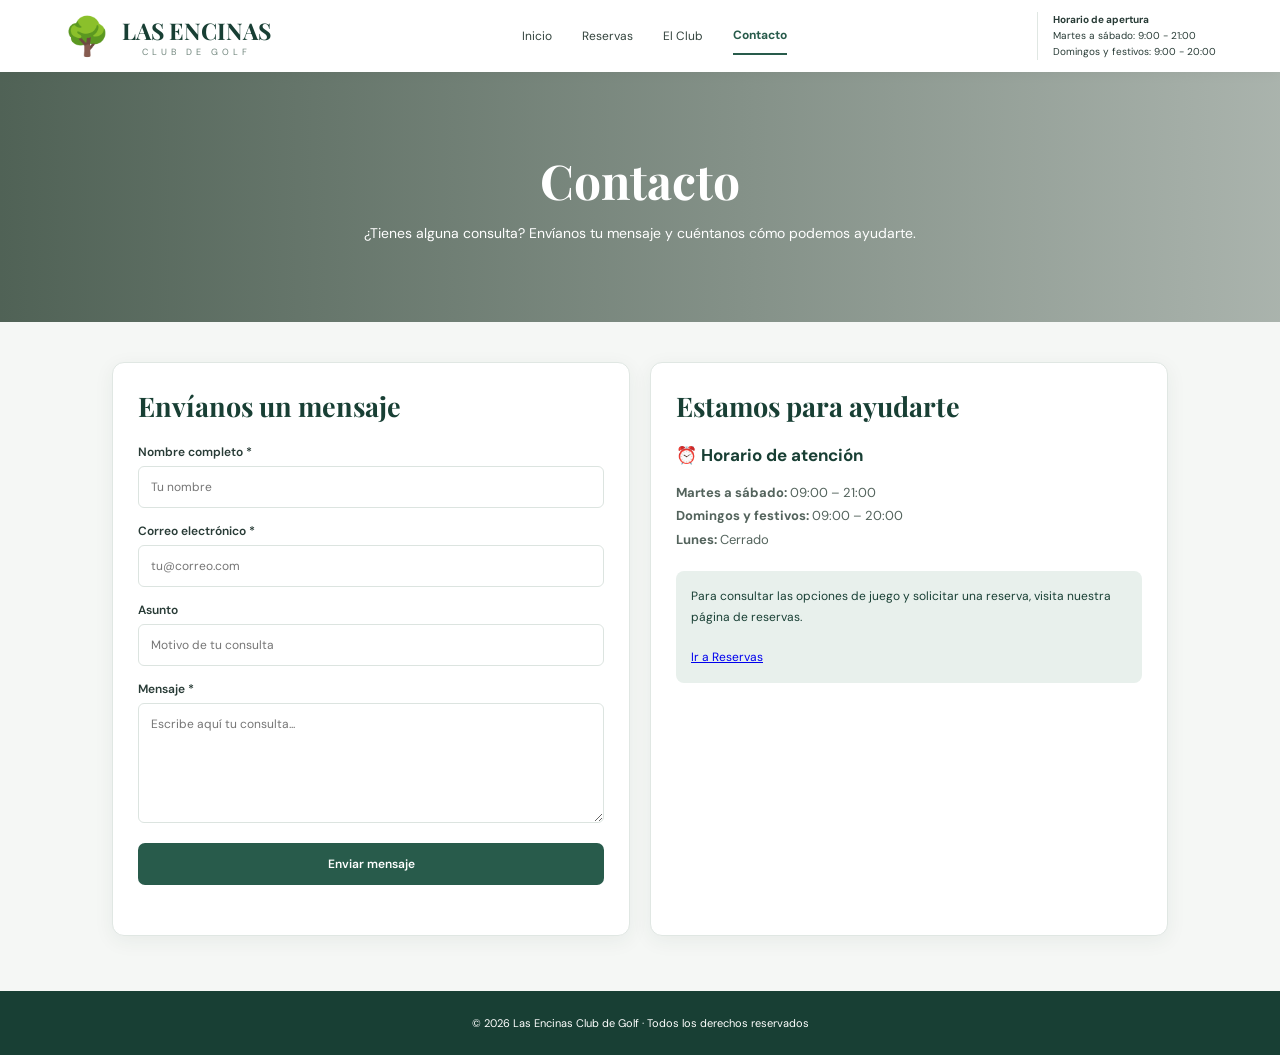
==== frontend/contacto.html @ 341a87be "feat: Add contacto.html with complete structure, styling, and interactive elements" ====
<!DOCTYPE html>
<html lang="es">

<head>
    <meta charset="UTF-8">
    <meta name="viewport" content="width=device-width, initial-scale=1.0">

    <title>Contacto | Las Encinas Club de Golf</title>

    <style>
        @import url('https://fonts.googleapis.com/css2?family=DM+Sans:wght@400;500;600;700&family=Playfair+Display:wght@600;700&display=swap');

        :root {
            --green: #285b4b;
            --dark-green: #183f34;
            --light-green: #e8f0ec;
            --text: #283b36;
            --border: #e0e7e3;
        }

        * {
            margin: 0;
            padding: 0;
            box-sizing: border-box;
        }

        body {
            font-family: 'DM Sans', sans-serif;
            color: var(--text);
            background: #f5f7f5;
        }

        /* CABECERA */

        header {
            min-height: 68px;
            background: white;
            display: flex;
            align-items: center;
            justify-content: space-between;
            padding: 12px 5%;
            gap: 18px;
            flex-wrap: wrap;
            box-shadow: 0 2px 12px #0000000c;
        }

        .logo {
            display: flex;
            align-items: center;
            gap: 12px;
            text-decoration: none;
        }

        .logo-icon {
            font-size: 37px;
        }

        .logo h1 {
            font-family: 'Playfair Display', serif;
            font-size: 23px;
            color: var(--dark-green);
        }

        .logo span {
            display: block;
            font-size: 9px;
            letter-spacing: 4px;
            text-align: center;
            color: #71867d;
        }

        nav {
            display: flex;
            align-items: center;
            gap: 30px;
        }

        nav a {
            text-decoration: none;
            color: #34443e;
            font-size: 12px;
            padding: 10px 0;
        }

        nav a:hover,
        nav a.active {
            color: var(--green);
            font-weight: 700;
        }

        nav a.active {
            border-bottom: 2px solid var(--green);
        }

        .hours {
            font-size: 10px;
            line-height: 1.6;
            border-left: 1px solid var(--border);
            padding-left: 15px;
        }

        /* PORTADA */

        .page-hero {
            min-height: 250px;
            display: flex;
            align-items: center;
            justify-content: center;
            text-align: center;
            padding: 35px 20px;
            color: white;

            background:
                linear-gradient(90deg, #142c1cbb, #142c1c55),
                url('https://images.unsplash.com/photo-1587174486073-ae5e5cff23aa?auto=format&fit=crop&w=1800&q=85')
                center/cover;
        }

        .page-hero h2 {
            font-family: 'Playfair Display', serif;
            font-size: clamp(30px, 5vw, 48px);
            margin-bottom: 10px;
        }

        .page-hero p {
            font-size: 14px;
            line-height: 1.7;
            max-width: 650px;
            margin: auto;
        }

        /* CONTENIDO */

        .page-main {
            max-width: 1100px;
            margin: 40px auto 55px;
            padding: 0 22px;
        }

        .page-grid {
            display: grid;
            grid-template-columns: repeat(2, minmax(0, 1fr));
            gap: 20px;
        }

        .info-card {
            background: white;
            border: 1px solid var(--border);
            border-radius: 12px;
            padding: 25px;
            box-shadow: 0 5px 20px #203b3010;
        }

        .section-title {
            font-family: 'Playfair Display', serif;
            color: var(--dark-green);
            font-size: 27px;
            margin-bottom: 20px;
        }

        .info-card h3 {
            color: var(--dark-green);
            font-size: 17px;
            margin-bottom: 15px;
        }

        .info-card p {
            font-size: 13px;
            line-height: 1.8;
            color: #53635c;
        }

        /* FORMULARIO */

        .contact-form {
            display: grid;
            gap: 15px;
        }

        .contact-form label {
            display: block;
            font-size: 12px;
            font-weight: 600;
            margin-bottom: 6px;
        }

        input,
        textarea {
            width: 100%;
            border: 1px solid #dce4e0;
            border-radius: 6px;
            padding: 12px;
            font-family: inherit;
            font-size: 12px;
            outline: none;
        }

        input:focus,
        textarea:focus {
            border-color: var(--green);
        }

        textarea {
            resize: vertical;
            min-height: 120px;
        }

        .primary-btn {
            width: 100%;
            background: var(--green);
            color: white;
            border: none;
            border-radius: 7px;
            padding: 13px;
            font-family: inherit;
            font-weight: 600;
            font-size: 12px;
            cursor: pointer;
        }

        .primary-btn:hover {
            background: var(--dark-green);
        }

        .status {
            margin-top: 10px;
            font-size: 12px;
            color: var(--green);
        }

        .notice {
            background: var(--light-green);
            color: var(--dark-green);
            padding: 15px;
            border-radius: 8px;
            font-size: 12px;
            line-height: 1.7;
            margin-top: 20px;
        }

        /* PIE DE PAGINA */

        footer {
            background: var(--dark-green);
            color: white;
            padding: 25px;
            text-align: center;
            font-size: 11px;
        }

        /* RESPONSIVE */

        @media (max-width: 800px) {

            header {
                justify-content: center;
            }

            nav {
                width: 100%;
                justify-content: center;
                gap: 20px;
                flex-wrap: wrap;
            }

            .hours {
                display: none;
            }

            .page-grid {
                grid-template-columns: 1fr;
            }
        }

        @media (max-width: 450px) {

            nav {
                gap: 12px;
            }

            nav a {
                font-size: 11px;
            }

            .page-main {
                padding: 0 14px;
            }

            .info-card {
                padding: 18px;
            }
        }

    </style>
</head>

<body>

    <!-- CABECERA -->

    <header>

        <a class="logo" href="index.html">
            <div class="logo-icon">🌳</div>

            <div>
                <h1>LAS ENCINAS</h1>
                <span>CLUB DE GOLF</span>
            </div>
        </a>

        <nav>
            <a href="index.html">Inicio</a>
            <a href="reservas.html">Reservas</a>
            <a href="el-club.html">El Club</a>
            <a href="contacto.html" class="active">Contacto</a>
        </nav>

        <div class="hours">
            <strong>Horario de apertura</strong><br>
            Martes a sábado: 9:00 - 21:00<br>
            Domingos y festivos: 9:00 - 20:00
        </div>

    </header>

    <!-- PORTADA -->

    <section class="page-hero">

        <div>
            <h2>Contacto</h2>

            <p>
                ¿Tienes alguna consulta? Envíanos tu mensaje
                y cuéntanos cómo podemos ayudarte.
            </p>
        </div>

    </section>

    <!-- CONTENIDO PRINCIPAL -->

    <main class="page-main">

        <div class="page-grid">

            <!-- FORMULARIO -->

            <section class="info-card">

                <h2 class="section-title">
                    Envíanos un mensaje
                </h2>

                <form class="contact-form" id="contactForm">

                    <div>
                        <label for="contactName">
                            Nombre completo *
                        </label>

                        <input
                            type="text"
                            id="contactName"
                            name="name"
                            placeholder="Tu nombre"
                            required
                        >
                    </div>

                    <div>
                        <label for="contactEmail">
                            Correo electrónico *
                        </label>

                        <input
                            type="email"
                            id="contactEmail"
                            name="email"
                            placeholder="tu@correo.com"
                            required
                        >
                    </div>

                    <div>
                        <label for="contactSubject">
                            Asunto
                        </label>

                        <input
                            type="text"
                            id="contactSubject"
                            name="subject"
                            placeholder="Motivo de tu consulta"
                        >
                    </div>

                    <div>
                        <label for="contactMessage">
                            Mensaje *
                        </label>

                        <textarea
                            id="contactMessage"
                            name="message"
                            placeholder="Escribe aquí tu consulta..."
                            required
                        ></textarea>
                    </div>

                    <button class="primary-btn" type="submit">
                        Enviar mensaje
                    </button>

                    <p id="contactStatus" class="status"></p>

                </form>

            </section>

            <!-- INFORMACION DEL CLUB -->

            <section class="info-card">

                <h2 class="section-title">
                    Estamos para ayudarte
                </h2>

                <h3>⏰ Horario de atención</h3>

                <p>
                    <strong>Martes a sábado:</strong>
                    09:00 – 21:00
                </p>

                <p>
                    <strong>Domingos y festivos:</strong>
                    09:00 – 20:00
                </p>

                <p>
                    <strong>Lunes:</strong>
                    Cerrado
                </p>

                <div class="notice">
                    Para consultar las opciones de juego y
                    solicitar una reserva, visita nuestra
                    página de reservas.
                    <br><br>

                    <a href="reservas.html">
                        Ir a Reservas
                    </a>
                </div>

            </section>

        </div>

    </main>

    <!-- PIE DE PAGINA -->

    <footer>
        © 2026 Las Encinas Club de Golf ·
        Todos los derechos reservados
    </footer>

    <!-- JAVASCRIPT -->

    <script>

        // FORMULARIO DE CONTACTO

        document.getElementById('contactForm').addEventListener(
            'submit',
            function(event) {

                event.preventDefault();

                document.getElementById('contactStatus').textContent =
                    'Formulario recibido correctamente. Esta es una demostración y no se ha enviado ningún correo.';

                this.reset();

            }
        );


        // SONIDO DE GOLPE DE GOLF

        (() => {

            let audioContext;

            function playGolfHit() {

                const AudioContextClass =
                    window.AudioContext || window.webkitAudioContext;

                if (!AudioContextClass) return;

                try {

                    if (!audioContext) {
                        audioContext = new AudioContextClass();
                    }

                    if (audioContext.state === 'suspended') {
                        audioContext.resume();
                    }

                    const now = audioContext.currentTime;

                    const thump = audioContext.createOscillator();
                    const thumpGain = audioContext.createGain();

                    thump.type = 'sine';
                    thump.frequency.setValueAtTime(145, now);
                    thump.frequency.exponentialRampToValueAtTime(48, now + 0.11);

                    thumpGain.gain.setValueAtTime(0.0001, now);
                    thumpGain.gain.exponentialRampToValueAtTime(0.42, now + 0.006);
                    thumpGain.gain.exponentialRampToValueAtTime(0.0001, now + 0.14);

                    thump.connect(thumpGain);
                    thumpGain.connect(audioContext.destination);

                    thump.start(now);
                    thump.stop(now + 0.15);

                    const sampleRate = audioContext.sampleRate;

                    const buffer = audioContext.createBuffer(
                        1,
                        Math.floor(sampleRate * 0.12),
                        sampleRate
                    );

                    const data = buffer.getChannelData(0);

                    for (let i = 0; i < data.length; i++) {

                        data[i] =
                            (Math.random() * 2 - 1) *
                            Math.pow(1 - i / data.length, 3);

                    }

                    const noise = audioContext.createBufferSource();
                    const filter = audioContext.createBiquadFilter();
                    const noiseGain = audioContext.createGain();

                    noise.buffer = buffer;

                    filter.type = 'bandpass';
                    filter.frequency.setValueAtTime(1700, now);
                    filter.Q.value = 0.8;

                    noiseGain.gain.setValueAtTime(0.0001, now);
                    noiseGain.gain.exponentialRampToValueAtTime(0.3, now + 0.003);
                    noiseGain.gain.exponentialRampToValueAtTime(0.0001, now + 0.09);

                    noise.connect(filter);
                    filter.connect(noiseGain);
                    noiseGain.connect(audioContext.destination);

                    noise.start(now);
                    noise.stop(now + 0.12);

                } catch (error) {

                    console.warn('Error al reproducir el sonido:', error);

                }

            }

            document.addEventListener('click', playGolfHit);

        })();

    </script>

</body>
</html>
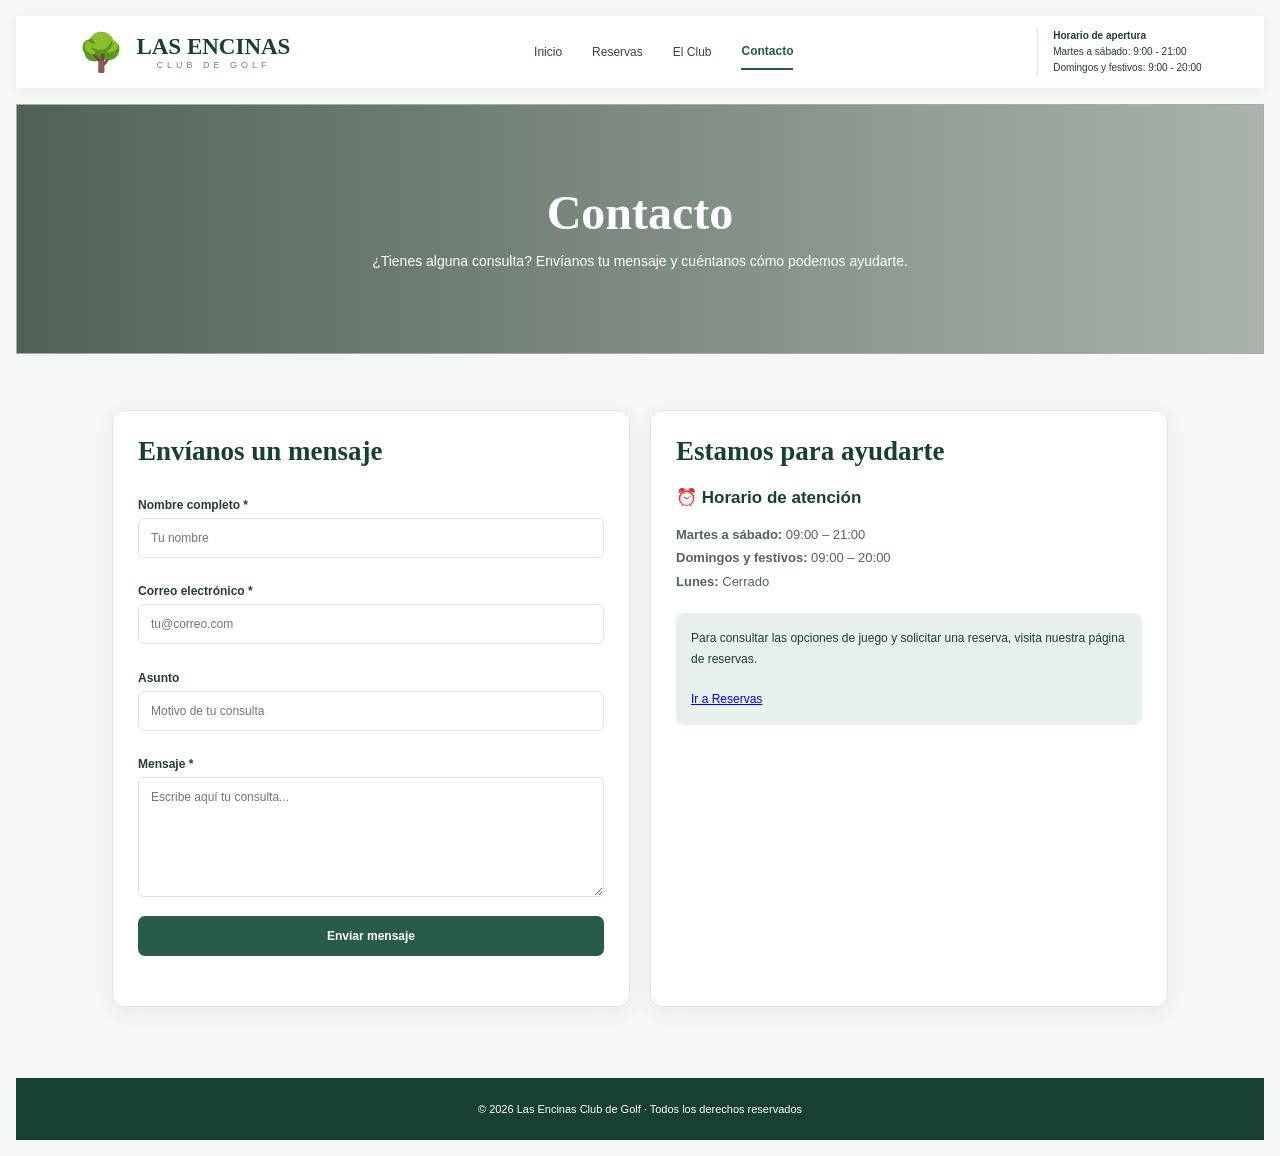
==== commit aa635534: "Add Contact, Reservations, and Club Information Pages with Styling - Created contacto.html for the c" ====
--- a/frontend/contacto.html
+++ b/frontend/contacto.html
@@ -7,292 +7,7 @@
     <meta name="viewport" content="width=device-width, initial-scale=1.0">
 
     <title>Contacto | Las Encinas Club de Golf</title>
-
-    <style>
-        @import url('https://fonts.googleapis.com/css2?family=DM+Sans:wght@400;500;600;700&family=Playfair+Display:wght@600;700&display=swap');
-
-        :root {
-            --green: #285b4b;
-            --dark-green: #183f34;
-            --light-green: #e8f0ec;
-            --text: #283b36;
-            --border: #e0e7e3;
-        }
-
-        * {
-            margin: 0;
-            padding: 0;
-            box-sizing: border-box;
-        }
-
-        body {
-            font-family: 'DM Sans', sans-serif;
-            color: var(--text);
-            background: #f5f7f5;
-        }
-
-        /* CABECERA */
-
-        header {
-            min-height: 68px;
-            background: white;
-            display: flex;
-            align-items: center;
-            justify-content: space-between;
-            padding: 12px 5%;
-            gap: 18px;
-            flex-wrap: wrap;
-            box-shadow: 0 2px 12px #0000000c;
-        }
-
-        .logo {
-            display: flex;
-            align-items: center;
-            gap: 12px;
-            text-decoration: none;
-        }
-
-        .logo-icon {
-            font-size: 37px;
-        }
-
-        .logo h1 {
-            font-family: 'Playfair Display', serif;
-            font-size: 23px;
-            color: var(--dark-green);
-        }
-
-        .logo span {
-            display: block;
-            font-size: 9px;
-            letter-spacing: 4px;
-            text-align: center;
-            color: #71867d;
-        }
-
-        nav {
-            display: flex;
-            align-items: center;
-            gap: 30px;
-        }
-
-        nav a {
-            text-decoration: none;
-            color: #34443e;
-            font-size: 12px;
-            padding: 10px 0;
-        }
-
-        nav a:hover,
-        nav a.active {
-            color: var(--green);
-            font-weight: 700;
-        }
-
-        nav a.active {
-            border-bottom: 2px solid var(--green);
-        }
-
-        .hours {
-            font-size: 10px;
-            line-height: 1.6;
-            border-left: 1px solid var(--border);
-            padding-left: 15px;
-        }
-
-        /* PORTADA */
-
-        .page-hero {
-            min-height: 250px;
-            display: flex;
-            align-items: center;
-            justify-content: center;
-            text-align: center;
-            padding: 35px 20px;
-            color: white;
-
-            background:
-                linear-gradient(90deg, #142c1cbb, #142c1c55),
-                url('https://images.unsplash.com/photo-1587174486073-ae5e5cff23aa?auto=format&fit=crop&w=1800&q=85')
-                center/cover;
-        }
-
-        .page-hero h2 {
-            font-family: 'Playfair Display', serif;
-            font-size: clamp(30px, 5vw, 48px);
-            margin-bottom: 10px;
-        }
-
-        .page-hero p {
-            font-size: 14px;
-            line-height: 1.7;
-            max-width: 650px;
-            margin: auto;
-        }
-
-        /* CONTENIDO */
-
-        .page-main {
-            max-width: 1100px;
-            margin: 40px auto 55px;
-            padding: 0 22px;
-        }
-
-        .page-grid {
-            display: grid;
-            grid-template-columns: repeat(2, minmax(0, 1fr));
-            gap: 20px;
-        }
-
-        .info-card {
-            background: white;
-            border: 1px solid var(--border);
-            border-radius: 12px;
-            padding: 25px;
-            box-shadow: 0 5px 20px #203b3010;
-        }
-
-        .section-title {
-            font-family: 'Playfair Display', serif;
-            color: var(--dark-green);
-            font-size: 27px;
-            margin-bottom: 20px;
-        }
-
-        .info-card h3 {
-            color: var(--dark-green);
-            font-size: 17px;
-            margin-bottom: 15px;
-        }
-
-        .info-card p {
-            font-size: 13px;
-            line-height: 1.8;
-            color: #53635c;
-        }
-
-        /* FORMULARIO */
-
-        .contact-form {
-            display: grid;
-            gap: 15px;
-        }
-
-        .contact-form label {
-            display: block;
-            font-size: 12px;
-            font-weight: 600;
-            margin-bottom: 6px;
-        }
-
-        input,
-        textarea {
-            width: 100%;
-            border: 1px solid #dce4e0;
-            border-radius: 6px;
-            padding: 12px;
-            font-family: inherit;
-            font-size: 12px;
-            outline: none;
-        }
-
-        input:focus,
-        textarea:focus {
-            border-color: var(--green);
-        }
-
-        textarea {
-            resize: vertical;
-            min-height: 120px;
-        }
-
-        .primary-btn {
-            width: 100%;
-            background: var(--green);
-            color: white;
-            border: none;
-            border-radius: 7px;
-            padding: 13px;
-            font-family: inherit;
-            font-weight: 600;
-            font-size: 12px;
-            cursor: pointer;
-        }
-
-        .primary-btn:hover {
-            background: var(--dark-green);
-        }
-
-        .status {
-            margin-top: 10px;
-            font-size: 12px;
-            color: var(--green);
-        }
-
-        .notice {
-            background: var(--light-green);
-            color: var(--dark-green);
-            padding: 15px;
-            border-radius: 8px;
-            font-size: 12px;
-            line-height: 1.7;
-            margin-top: 20px;
-        }
-
-        /* PIE DE PAGINA */
-
-        footer {
-            background: var(--dark-green);
-            color: white;
-            padding: 25px;
-            text-align: center;
-            font-size: 11px;
-        }
-
-        /* RESPONSIVE */
-
-        @media (max-width: 800px) {
-
-            header {
-                justify-content: center;
-            }
-
-            nav {
-                width: 100%;
-                justify-content: center;
-                gap: 20px;
-                flex-wrap: wrap;
-            }
-
-            .hours {
-                display: none;
-            }
-
-            .page-grid {
-                grid-template-columns: 1fr;
-            }
-        }
-
-        @media (max-width: 450px) {
-
-            nav {
-                gap: 12px;
-            }
-
-            nav a {
-                font-size: 11px;
-            }
-
-            .page-main {
-                padding: 0 14px;
-            }
-
-            .info-card {
-                padding: 18px;
-            }
-        }
-
-    </style>
+    <link rel="stylesheet" href="./css/contacto.css"/>
 </head>
 
 <body>
--- a/frontend/css/contacto.css
+++ b/frontend/css/contacto.css
@@ -0,0 +1,291 @@
+/* Base deliberadamente mínima. TODO F4: identidad visual, móvil y accesibilidad. */
+body { font-family: sans-serif; margin: 1rem;}
+section { border: 1px solid #aaa; padding: 1rem; margin: 1rem 0; }
+label { display: block; margin: .7rem 0; }
+input, select, button { font: inherit; max-width: 100%; }
+table { border-collapse: collapse; }
+th, td { border: 1px solid #aaa; padding: .4rem; }
+#messages { min-height: 5rem; border: 1px solid #aaa; padding: .5rem; }
+/* TODO: diferenciar usuario/asistente, espera, error y confirmación. */
+        @import url('https://fonts.googleapis.com/css2?family=DM+Sans:wght@400;500;600;700&family=Playfair+Display:wght@600;700&display=swap');
+
+        :root {
+            --green: #285b4b;
+            --dark-green: #183f34;
+            --light-green: #e8f0ec;
+            --text: #283b36;
+            --border: #e0e7e3;
+        }
+
+        * {
+            margin: 0;
+            padding: 0;
+            box-sizing: border-box;
+        }
+
+        body {
+            font-family: 'DM Sans', sans-serif;
+            color: var(--text);
+            background: #f5f7f5;
+        }
+
+        /* CABECERA */
+
+        header {
+            min-height: 68px;
+            background: white;
+            display: flex;
+            align-items: center;
+            justify-content: space-between;
+            padding: 12px 5%;
+            gap: 18px;
+            flex-wrap: wrap;
+            box-shadow: 0 2px 12px #0000000c;
+        }
+
+        .logo {
+            display: flex;
+            align-items: center;
+            gap: 12px;
+            text-decoration: none;
+        }
+
+        .logo-icon {
+            font-size: 37px;
+        }
+
+        .logo h1 {
+            font-family: 'Playfair Display', serif;
+            font-size: 23px;
+            color: var(--dark-green);
+        }
+
+        .logo span {
+            display: block;
+            font-size: 9px;
+            letter-spacing: 4px;
+            text-align: center;
+            color: #71867d;
+        }
+
+        nav {
+            display: flex;
+            align-items: center;
+            gap: 30px;
+        }
+
+        nav a {
+            text-decoration: none;
+            color: #34443e;
+            font-size: 12px;
+            padding: 10px 0;
+        }
+
+        nav a:hover,
+        nav a.active {
+            color: var(--green);
+            font-weight: 700;
+        }
+
+        nav a.active {
+            border-bottom: 2px solid var(--green);
+        }
+
+        .hours {
+            font-size: 10px;
+            line-height: 1.6;
+            border-left: 1px solid var(--border);
+            padding-left: 15px;
+        }
+
+        /* PORTADA */
+
+        .page-hero {
+            min-height: 250px;
+            display: flex;
+            align-items: center;
+            justify-content: center;
+            text-align: center;
+            padding: 35px 20px;
+            color: white;
+
+            background:
+                linear-gradient(90deg, #142c1cbb, #142c1c55),
+                url('https://images.unsplash.com/photo-1587174486073-ae5e5cff23aa?auto=format&fit=crop&w=1800&q=85')
+                center/cover;
+        }
+
+        .page-hero h2 {
+            font-family: 'Playfair Display', serif;
+            font-size: clamp(30px, 5vw, 48px);
+            margin-bottom: 10px;
+        }
+
+        .page-hero p {
+            font-size: 14px;
+            line-height: 1.7;
+            max-width: 650px;
+            margin: auto;
+        }
+
+        /* CONTENIDO */
+
+        .page-main {
+            max-width: 1100px;
+            margin: 40px auto 55px;
+            padding: 0 22px;
+        }
+
+        .page-grid {
+            display: grid;
+            grid-template-columns: repeat(2, minmax(0, 1fr));
+            gap: 20px;
+        }
+
+        .info-card {
+            background: white;
+            border: 1px solid var(--border);
+            border-radius: 12px;
+            padding: 25px;
+            box-shadow: 0 5px 20px #203b3010;
+        }
+
+        .section-title {
+            font-family: 'Playfair Display', serif;
+            color: var(--dark-green);
+            font-size: 27px;
+            margin-bottom: 20px;
+        }
+
+        .info-card h3 {
+            color: var(--dark-green);
+            font-size: 17px;
+            margin-bottom: 15px;
+        }
+
+        .info-card p {
+            font-size: 13px;
+            line-height: 1.8;
+            color: #53635c;
+        }
+
+        /* FORMULARIO */
+
+        .contact-form {
+            display: grid;
+            gap: 15px;
+        }
+
+        .contact-form label {
+            display: block;
+            font-size: 12px;
+            font-weight: 600;
+            margin-bottom: 6px;
+        }
+
+        input,
+        textarea {
+            width: 100%;
+            border: 1px solid #dce4e0;
+            border-radius: 6px;
+            padding: 12px;
+            font-family: inherit;
+            font-size: 12px;
+            outline: none;
+        }
+
+        input:focus,
+        textarea:focus {
+            border-color: var(--green);
+        }
+
+        textarea {
+            resize: vertical;
+            min-height: 120px;
+        }
+
+        .primary-btn {
+            width: 100%;
+            background: var(--green);
+            color: white;
+            border: none;
+            border-radius: 7px;
+            padding: 13px;
+            font-family: inherit;
+            font-weight: 600;
+            font-size: 12px;
+            cursor: pointer;
+        }
+
+        .primary-btn:hover {
+            background: var(--dark-green);
+        }
+
+        .status {
+            margin-top: 10px;
+            font-size: 12px;
+            color: var(--green);
+        }
+
+        .notice {
+            background: var(--light-green);
+            color: var(--dark-green);
+            padding: 15px;
+            border-radius: 8px;
+            font-size: 12px;
+            line-height: 1.7;
+            margin-top: 20px;
+        }
+
+        /* PIE DE PAGINA */
+
+        footer {
+            background: var(--dark-green);
+            color: white;
+            padding: 25px;
+            text-align: center;
+            font-size: 11px;
+        }
+
+        /* RESPONSIVE */
+
+        @media (max-width: 800px) {
+
+            header {
+                justify-content: center;
+            }
+
+            nav {
+                width: 100%;
+                justify-content: center;
+                gap: 20px;
+                flex-wrap: wrap;
+            }
+
+            .hours {
+                display: none;
+            }
+
+            .page-grid {
+                grid-template-columns: 1fr;
+            }
+        }
+
+        @media (max-width: 450px) {
+
+            nav {
+                gap: 12px;
+            }
+
+            nav a {
+                font-size: 11px;
+            }
+
+            .page-main {
+                padding: 0 14px;
+            }
+
+            .info-card {
+                padding: 18px;
+            }
+        }
